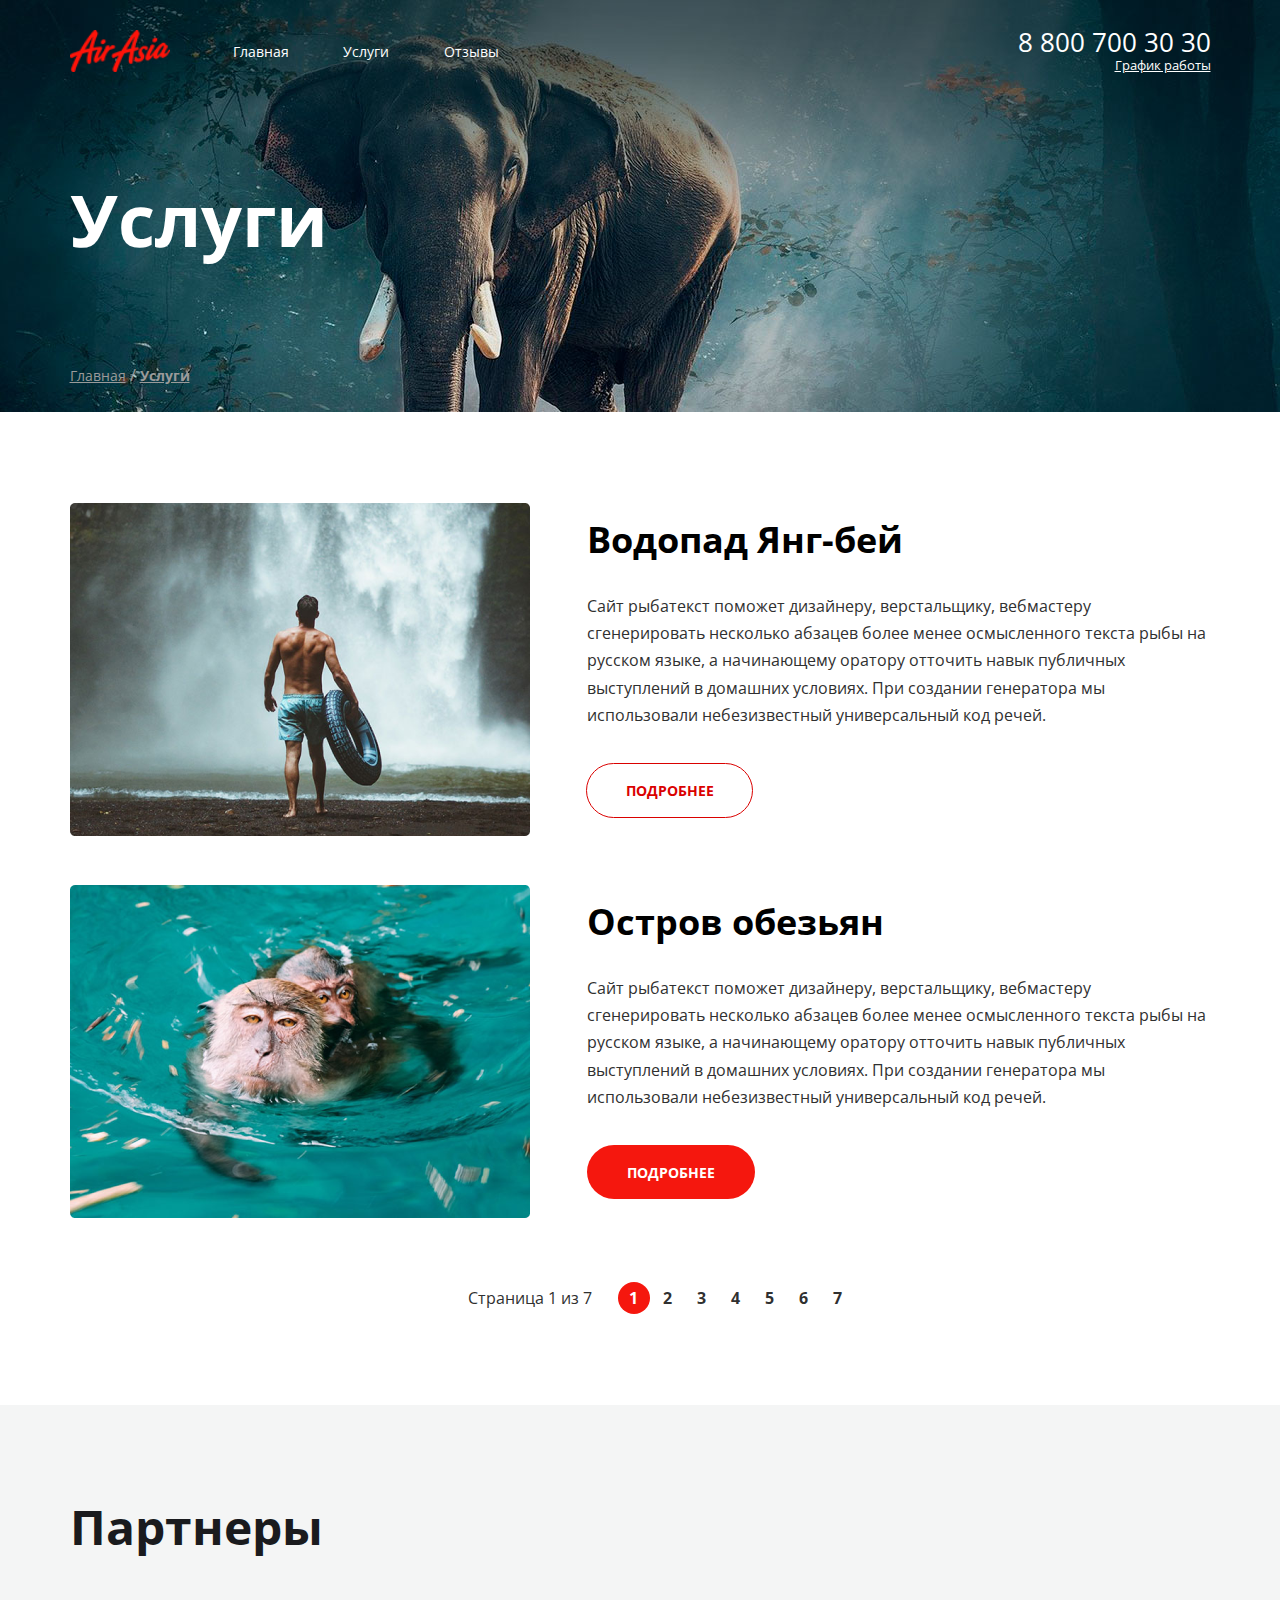
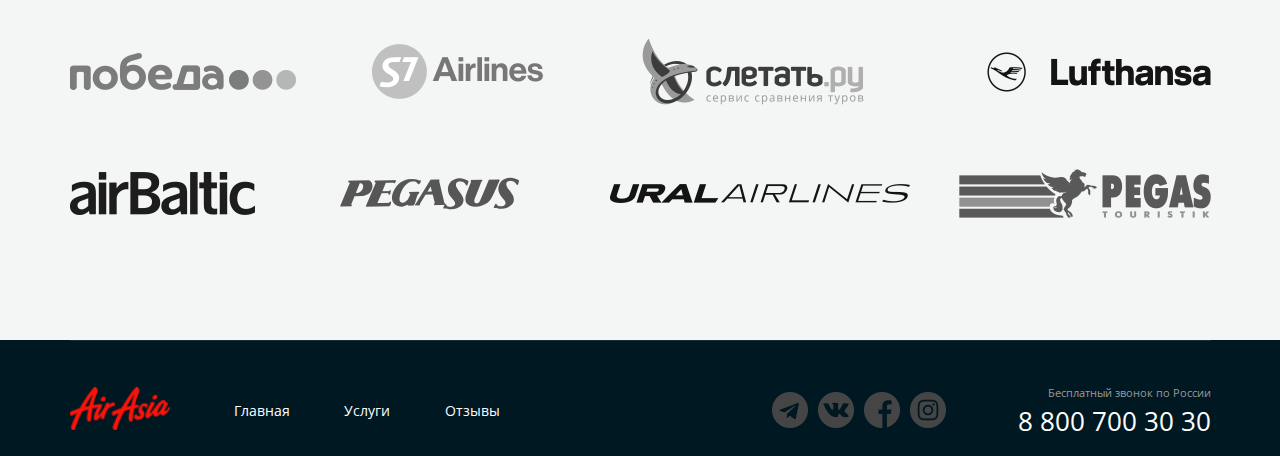
==== services.html @ ab2aa837 "Add files via upload" ====
<!DOCTYPE html>
<html lang="ru">

<head>
  <meta charset="UTF-8">
  <meta http-equiv="X-UA-Compatible" content="IE=edge">
  <meta name="viewport" content="width=device-width, initial-scale=1.0">
  <link href="https://fonts.googleapis.com/css2?family=Open+Sans:wght@400;600;700&display=swap" rel="stylesheet">
  <title>Услуги</title>
  <link rel="stylesheet" href="css/main.css">
</head>

<body>
  <div class="wrapper">
    <section class="top-line">
      <div class="container top-line__container">
        <header class="header top-line__header">
          <div class="container header__container">
            <div class="header__col">
              <a href="index.html" class="logo top-line__logo">
                <img src="./img/logo.png" alt="logo company" class="top-line__logo--img">
              </a>
              <nav class="menu">
                <ul class="menu__list">
                  <li class="menu__item"><a href="index.html" class="menu__link">Главная</a></li>
                  <li class="menu__item"><a href="services.html" class="menu__link">Услуги</a></li>
                  <li class="menu__item"><a href="#" class="menu__link">Отзывы</a></li>
                </ul>
              </nav>
            </div>
            <div class="header__col header__col--align--right">
              <address class="contacts">
                <a href="tel:+78007003030" class="contacts__phone">8 800 700 30 30</a>
                <div class="contacts__shedule">График работы</div>
              </address>
            </div>
          </div>
        </header>
        <h1 class="page-title">Услуги</h1>
        <nav class="breadcrumbs">
          <ul class="breadcrumbs__list">
            <li class="breadcrumbs__item">
              <a href="index.html" class="breadcrumbs__link">Главная</a>
            </li>
            <li class="breadcrumbs__item breadcrumbs__item--active">
              <a href="services.html" class="breadcrumbs__link">Услуги</a>
            </li>
          </ul>
        </nav>
      </div>
    </section>
    <main class="page-content">
      <div class="container">
        <ul class="services">
          <li class="services__item services">
            <div class="services__img">
              <img src="./img/waterfall.png" class="service__img-elem" alt=" waterfall image">
            </div>
            <div class="service__content">
              <h2 class="service__title">
                Водопад Янг-бей
              </h2>
              <div class="service__desc">
                <p>
                  Сайт рыбатекст поможет дизайнеру, верстальщику, вебмастеру сгенерировать несколько абзацев более менее
                  осмысленного текста рыбы на русском языке, а начинающему оратору отточить навык публичных выступлений
                  в домашних условиях. При создании генератора мы использовали небезизвестный универсальный код речей.
                </p>
              </div>
              <a href="#" class="button button--light button--light--service ">Подробнее</a>
            </div>
          </li>
        </ul>
        <ul class="services">
          <li class="services__item services">
            <div class="services__img">
              <img src="./img/monkeys.png" class="service__img-elem" alt="monkey image">
            </div>
            <div class="service__content">
              <h2 class="service__title">
                Остров обезьян
              </h2>
              <div class="service__desc">
                <p>
                  Сайт рыбатекст поможет дизайнеру, верстальщику, вебмастеру сгенерировать несколько абзацев более менее
                  осмысленного текста рыбы на русском языке, а начинающему оратору отточить навык публичных выступлений
                  в домашних условиях. При создании генератора мы использовали небезизвестный универсальный код речей.
                </p>
              </div>
              <a href="#" class="button ">Подробнее</a>
            </div>
          </li>
        </ul>
        <div class="pagination pagination__service">
          <div class="pagination__pages">Страница 1 из 7</div>
          <ul class="pagination__list">
            <li class="pagination__item">
              <a href="#" class="pagination__link pagination__link--service pagination__link--service--active">1</a>
            </li>
            <li class="pagination__item">
              <a href="#" class="pagination__link pagination__link--service">2</a>
            </li>
            <li class="pagination__item">
              <a href="#" class="pagination__link pagination__link--service">3</a>
            </li>
            <li class="pagination__item">
              <a href="#" class="pagination__link pagination__link--service">4</a>
            </li>
            <li class="pagination__item">
              <a href="#" class="pagination__link pagination__link--service">5</a>
            </li>
            <li class="pagination__item">
              <a href="#" class="pagination__link pagination__link--service">6</a>
            </li>
            <li class="pagination__item">
              <a href="#" class="pagination__link pagination__link--service">7</a>
            </li>
          </ul>
        </div>
      </div>
    </main>
    <section class="inner-section inner-section--bg--grey">
      <div class="container">
        <h2 class="inner-section__title">Партнеры</h2>
        <ul class="partners__list">
          <li class="partners__item">
            <a href="#" class="partners__link">
              <img src="./img/pobeda.png" alt="pobeda logo" class="partners__logo">
            </a>
          </li>
          <li class="partners__item">
            <a href="#" class="partners__link">
              <img src="./img/s7.png" alt="s7 logo" class="partners__logo">
            </a>
          </li>
          <li class="partners__item">
            <a href="#" class="partners__link">
              <img src="./img/lets-fly.png" alt="lets-fly logo" class="partners__logo">
            </a>
          </li>
          <li class="partners__item">
            <a href="#" class="partners__link">
              <img src="./img/lufthansa.png" alt="lufthansa logo" class="partners__logo">
            </a>
          </li>
          <li class="partners__item">
            <a href="#" class="partners__link">
              <img src="./img/airbaltic.png" alt="airbaltic logo" class="partners__logo">
            </a>
          </li>
          <li class="partners__item">
            <a href="#" class="partners__link">
              <img src="./img/pegasus.png" alt="pegasus logo" class="partners__logo">
            </a>
          </li>
          <li class="partners__item">
            <a href="#" class="partners__link">
              <img src="./img/ural.png" alt="ural logo" class="partners__logo">
            </a>
          </li>
          <li class="partners__item">
            <a href="#" class="partners__link">
              <img src="./img/pegas.png" alt="pegas logo" class="partners__logo">
            </a>
          </li>
        </ul>
      </div>
    </section>
    <footer class="footer footer__services">
      <div class="container footer__container">
        <div class="footer__col">
          <a href="index.html" class="logo footer__logo">
            <img src="./img/logo.png" alt="logo company" class="footer__logo--img">
          </a>
          <nav class="menu footer__menu">
            <ul class="menu__list">
              <li class="menu__item"><a href="index.html" class="menu__link">Главная</a></li>
              <li class="menu__item"><a href="services.html" class="menu__link">Услуги</a></li>
              <li class="menu__item"><a href="#" class="menu__link">Отзывы</a></li>
            </ul>
          </nav>
        </div>
        <div class="footer__col footer__col--align--right">
          <ul class="social">
            <li class="social__item social_item--icon--tg">
              <a class="social__link " href="#"></a>
            </li>
            <li class="social__item social_item--icon--vk">
              <a class="social__link" href="#"></a>
            </li>
            <li class="social__item social_item--icon--fb">
              <a class="social__link" href="#"></a>
            </li>
            <li class="social__item social_item--icon--inst">
              <a class="social__link " href="#"></a>
            </li>
          </ul>
          <address class="contacts footer__contacts">
            <div class="contacts__info">Бесплатный звонок по Росcии</div>
            <a href="tel:+78007003030" class="contacts__phone">8 800 700 30 30</a>
          </address>
        </div>
      </div>
    </footer>
</body>

</html>
---- css/main.css ----
@import url('./layout/base.css');
@import url('./layout/normalize.css');
@import url('./blocks/header.css');
@import url('./blocks/hello.css');
@import url('./blocks/offers.css');
@import url('./blocks/news.css');
@import url('./blocks/about.css');
@import url('./blocks/footer.css');
@import url('./blocks/top-line.css');
@import url('./blocks/services.css');
@import url('./blocks/button.css');
@import url('./blocks/pagination.css');
@import url('./blocks/inner-section.css');
@import url('./blocks/footer-services.css');
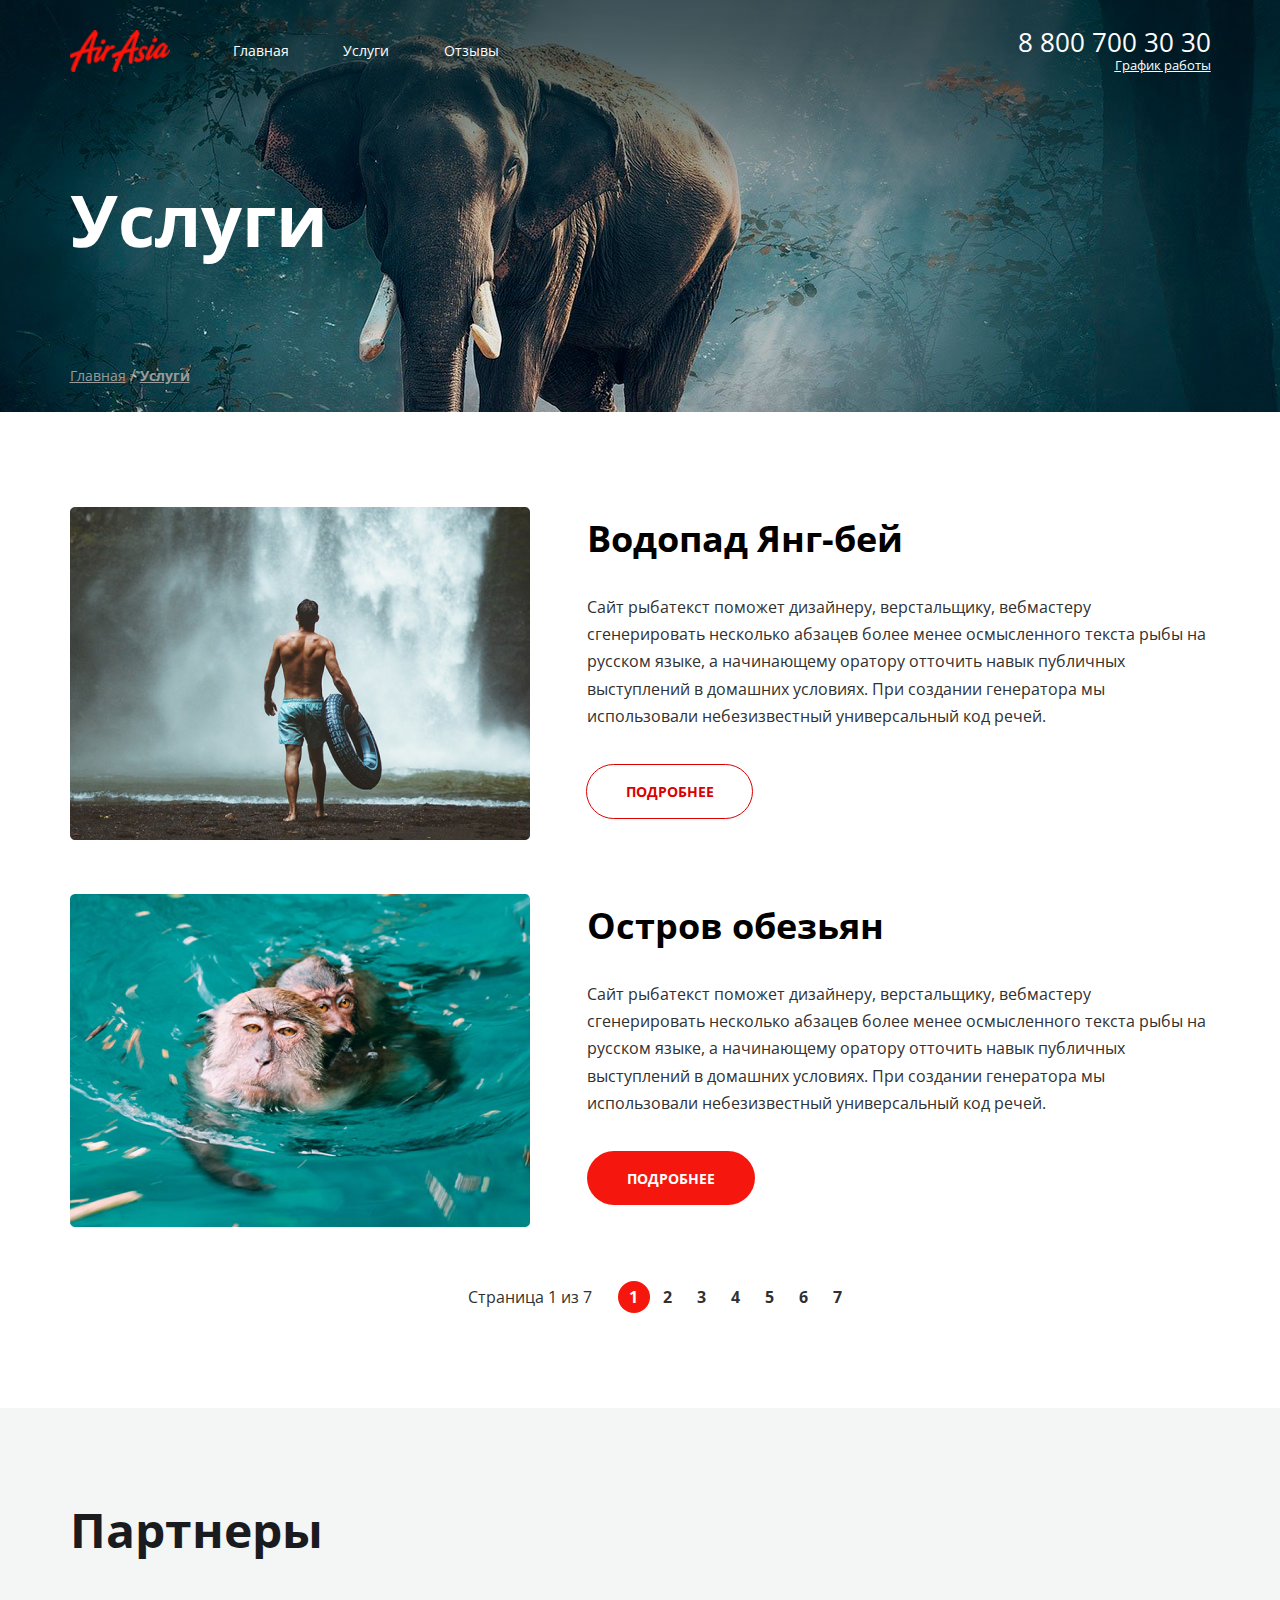
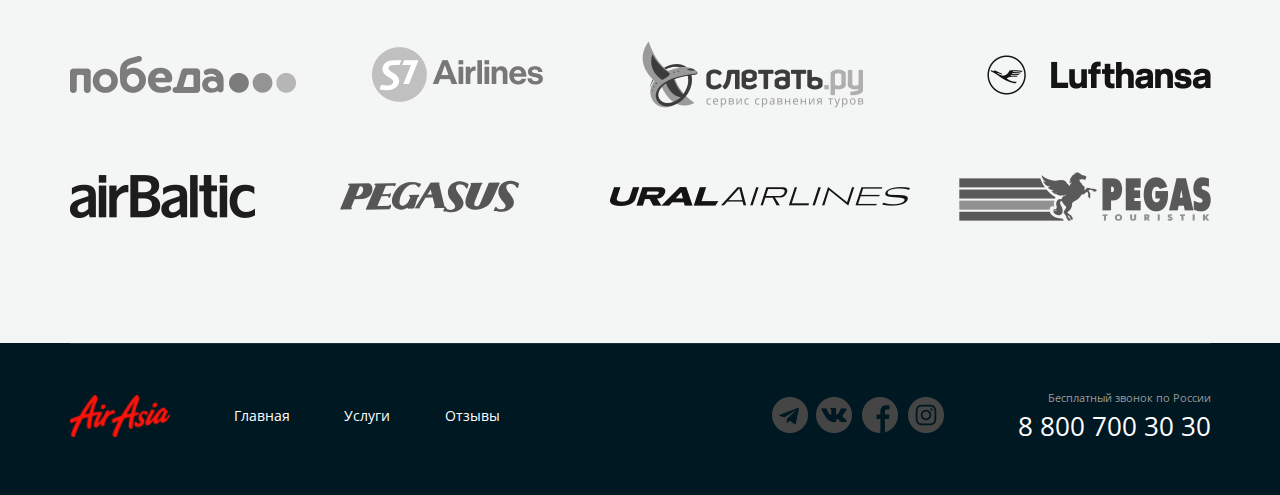
==== commit 6647a0c9: "Загрузил задание 4 недели" ====
--- a/services.html
+++ b/services.html
@@ -17,21 +17,27 @@
         <header class="header top-line__header">
           <div class="container header__container">
             <div class="header__col">
-              <a href="index.html" class="logo top-line__logo">
+              <a href="home.html" class="logo top-line__logo">
                 <img src="./img/logo.png" alt="logo company" class="top-line__logo--img">
               </a>
               <nav class="menu">
                 <ul class="menu__list">
-                  <li class="menu__item"><a href="index.html" class="menu__link">Главная</a></li>
+                  <li class="menu__item"><a href="home.html" class="menu__link">Главная</a></li>
                   <li class="menu__item"><a href="services.html" class="menu__link">Услуги</a></li>
-                  <li class="menu__item"><a href="#" class="menu__link">Отзывы</a></li>
+                  <li class="menu__item"><a href="reviews.html" class="menu__link">Отзывы</a></li>
                 </ul>
               </nav>
             </div>
             <div class="header__col header__col--align--right">
               <address class="contacts">
                 <a href="tel:+78007003030" class="contacts__phone">8 800 700 30 30</a>
-                <div class="contacts__shedule">График работы</div>
+                <div class="contacts__shedule">
+                  <a href="#" class="contacts__shedule--button">График работы</a>
+                  <ul class="contacts__dropdown">
+                    <li class="contacts__item">пн-вс: 09:00 - 20:00</li>
+                    <li class="contacts__item">Обед: 14:00-14:30</li>
+                  </ul>
+                </div>
               </address>
             </div>
           </div>
@@ -53,7 +59,7 @@
       <div class="container">
         <ul class="services">
           <li class="services__item services">
-            <div class="services__img">
+            <div class="service__img">
               <img src="./img/waterfall.png" class="service__img-elem" alt=" waterfall image">
             </div>
             <div class="service__content">
@@ -70,10 +76,8 @@
               <a href="#" class="button button--light button--light--service ">Подробнее</a>
             </div>
           </li>
-        </ul>
-        <ul class="services">
           <li class="services__item services">
-            <div class="services__img">
+            <div class="service__img">
               <img src="./img/monkeys.png" class="service__img-elem" alt="monkey image">
             </div>
             <div class="service__content">
@@ -91,7 +95,7 @@
             </div>
           </li>
         </ul>
-        <div class="pagination pagination__service">
+        <div class="pagination pagination--service">
           <div class="pagination__pages">Страница 1 из 7</div>
           <ul class="pagination__list">
             <li class="pagination__item">
@@ -166,17 +170,17 @@
         </ul>
       </div>
     </section>
-    <footer class="footer footer__services">
-      <div class="container footer__container">
+    <footer class="footer footer-services">
+      <div class="container footer-services__container">
         <div class="footer__col">
-          <a href="index.html" class="logo footer__logo">
+          <a href="home.html" class="logo footer__logo-services">
             <img src="./img/logo.png" alt="logo company" class="footer__logo--img">
           </a>
           <nav class="menu footer__menu">
             <ul class="menu__list">
-              <li class="menu__item"><a href="index.html" class="menu__link">Главная</a></li>
+              <li class="menu__item"><a href="home.html" class="menu__link">Главная</a></li>
               <li class="menu__item"><a href="services.html" class="menu__link">Услуги</a></li>
-              <li class="menu__item"><a href="#" class="menu__link">Отзывы</a></li>
+              <li class="menu__item"><a href="reviews.html" class="menu__link">Отзывы</a></li>
             </ul>
           </nav>
         </div>
--- a/css/main.css
+++ b/css/main.css
@@ -1,5 +1,6 @@
+@import url('./layout/normalize.css');
+@import url('./blocks/welcome.css');
 @import url('./layout/base.css');
-@import url('./layout/normalize.css');
 @import url('./blocks/header.css');
 @import url('./blocks/hello.css');
 @import url('./blocks/offers.css');
@@ -11,4 +12,7 @@
 @import url('./blocks/button.css');
 @import url('./blocks/pagination.css');
 @import url('./blocks/inner-section.css');
-@import url('./blocks/footer-services.css');+@import url('./blocks/footer-services.css');
+@import url('./blocks/reviews.css');
+@import url('./blocks/separator.css');
+@import url('./blocks/form.css');